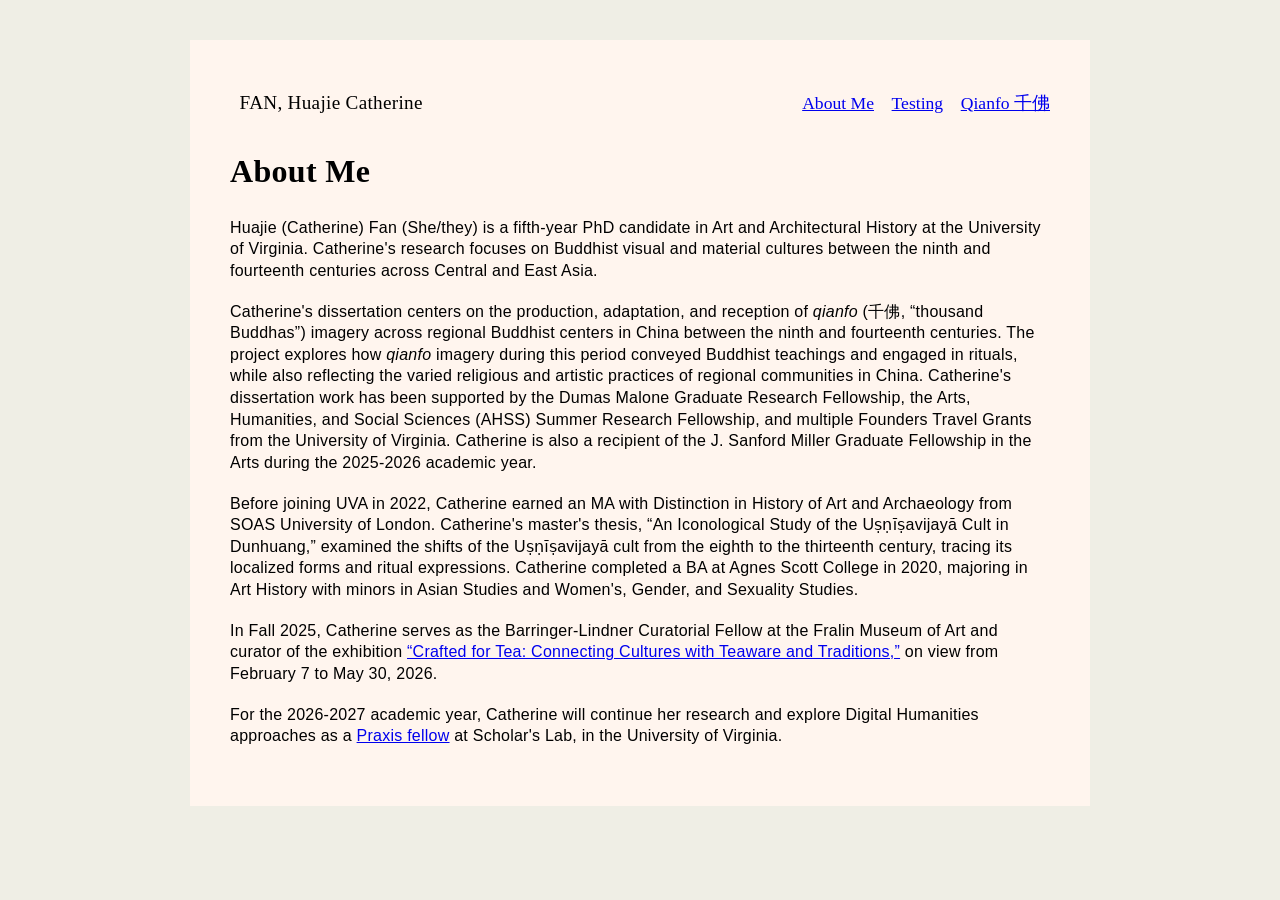
==== About.html @ 8f27e2b8 "add About Me links and change font and spacing designs" ====
<!DOCTYPE html>
<html lang="en">
<head>
    <meta charset="UTF-8">
    <meta name="viewport" content="width=device-width, initial-scale=1.0">
    <title>FHJ</title>
    <link rel="stylesheet" href="style.css">
</head>
<body>
    <header>
        <p>FAN, Huajie Catherine</p>
        <nav>
            <a href="About.html">About Me</a>
            <a href="Testing page.html">Testing</a>
            <a href="Qianfo.html">Qianfo <span lang="zh">千佛</span></a>
        </nav>
    </header>
    <main>
        <h2>About Me</h2>
        <p>Huajie (Catherine) Fan (She/they) is a fifth-year PhD candidate in Art and Architectural History at the University of Virginia. Catherine's research focuses on Buddhist visual and material cultures between the ninth and fourteenth centuries across Central and East Asia.</p>
        <p>Catherine's dissertation centers on the production, adaptation, and reception of <i>qianfo</i> (<span lang="zh">千佛</span>, “thousand Buddhas”) imagery across regional Buddhist centers in China between the ninth and fourteenth centuries. The project explores how <i>qianfo</i> imagery during this period conveyed Buddhist teachings and engaged in rituals, while also reflecting the varied religious and artistic practices of regional communities in China. Catherine's dissertation work has been supported by the Dumas Malone Graduate Research Fellowship, the Arts, Humanities, and Social Sciences (AHSS) Summer Research Fellowship, and multiple Founders Travel Grants from the University of Virginia. Catherine is also a recipient of the J. Sanford Miller Graduate Fellowship in the Arts during the 2025-2026 academic year.</p> 
        <p>Before joining UVA in 2022, Catherine earned an MA with Distinction in History of Art and Archaeology from SOAS University of London. Catherine's master's thesis, “An Iconological Study of the Uṣṇīṣavijayā Cult in Dunhuang,” examined the shifts of the Uṣṇīṣavijayā cult from the eighth to the thirteenth century, tracing its localized forms and ritual expressions. Catherine completed a BA at Agnes Scott College in 2020, majoring in Art History with minors in Asian Studies and Women's, Gender, and Sexuality Studies.</p>
        <p>In Fall 2025, Catherine serves as the Barringer-Lindner Curatorial Fellow at the Fralin Museum of Art and curator of the exhibition <a href="https://collection.museum.virginia.edu/exhibitions/info/804" target="_blank" rel="noopener noreferrer"> “Crafted for Tea: Connecting Cultures with Teaware and Traditions,”</a> on view from February 7 to May 30, 2026.</p>
        <p>For the 2026-2027 academic year, Catherine will continue her research and explore Digital Humanities approaches as a <a href="https://praxis.scholarslab.org/" target="_blank" rel="noopener noreferrer"> Praxis fellow</a> at Scholar's Lab, in the University of Virginia.</p>
    </main>
</body>
</html>
---- style.css ----
* {
    box-sizing: border-box;
}

html {
    background-color:#EFEEE5;
}

body {
    max-width: 900px;
    margin: 40px auto;
    background-color:seashell;
    padding: 40px;
    font-family: "Inter", sans-serif;
    font-weight: 500;
}

:lang(zh) {
    font-family: "Songti SC", "SimSun", serif;
}

/* FAN, Huajie Catherine Name */
header > p {
    font-family: "Gowun Batang", serif;
    font-size: 1.2rem;
    margin:0.5em;
}

/* Tab section */
header nav {
    display: flex;
    gap: 1.1rem;
    align-items: flex-start;
}
header nav a {
    display: block;
    font-family: "Gowun Batang", serif;
    font-size: 1.1rem;
    line-height: 2;
    margin:0;
    padding:0;
}



header nav a span[lang="zh"] {
    font-family: "SimSun", serif;
    font-size: 1em;
    line-height: 1;
    vertical-align: baseline;
}
.qianfo-nav {
    position: relative;
    top: -3.5px;
}

header {
    display: flex;
    justify-content: space-between;
    align-items: baseline;
}

/* =========================
   HEADINGS
   ========================= */
h1,
h2,
h3,
h4,
h5,
h6 {
    font-family: "Gowun Batang", serif;
    line-height: 1.2;
    letter-spacing: 0.01em;
}
/* Heading scale */
h1 {
    font-size: 2.5rem;
}
h2 {
    font-size: 2rem;
}
h3 {
    font-size: 1.5rem;
}
h4 {
    font-size: 1.3rem;
}
h5 {
    font-size: 1.1rem;
}
h6 {
    font-size: 1rem;
}

/* =========================
   PARAGRAPHS
   ========================= */

p {
    font-family: "Inter", sans-serif;
    font-weight: 500;

    font-size: 1rem;
    line-height: 1.35;
    letter-spacing: 0.015em;

    margin-top: 0;
    margin-bottom: 1.2em;
}
/* Links inside paragraphs */
p a {
    font-family: "Inter", sans-serif;
    font-weight: 500;
}
/* Italic text inside paragraphs */
p i,
p em,
p .term {
    font-family: "Inter", sans-serif;
    font-weight: 500;
    font-style: italic;
}

div {
    width: 100%;
    margin-bottom: 1em;
}

@media (max-width: 700px) {
    header {
        flex-direction: column;
        align-items: flex-start;
        gap: 1rem;
    }

    header nav {
        flex-wrap: wrap;
        gap: 0.8rem 1.2rem;
    }
}
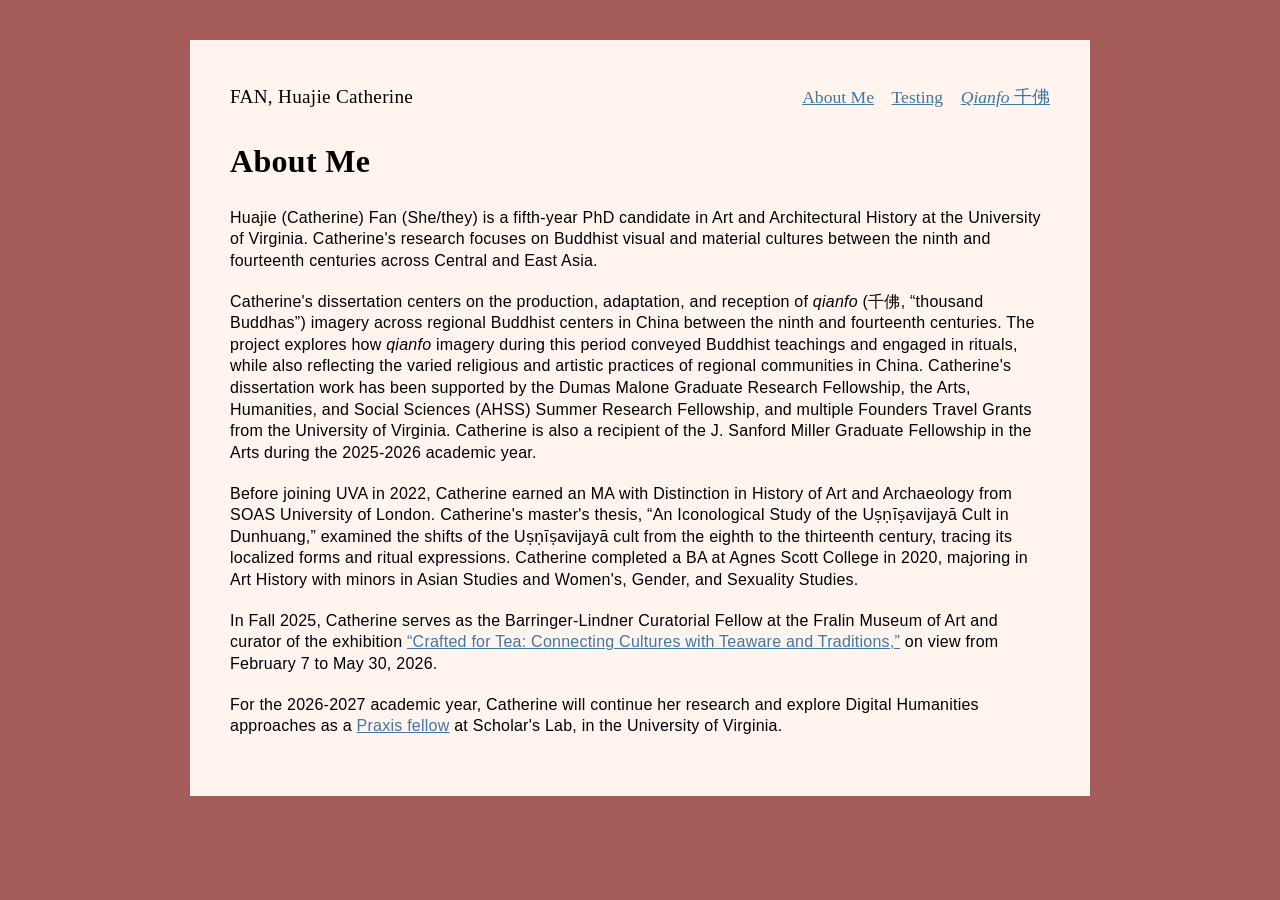
==== commit 11d3317c: "correct margin errors, change background and hyperlink colors" ====
--- a/About.html
+++ b/About.html
@@ -12,7 +12,7 @@
         <nav>
             <a href="About.html">About Me</a>
             <a href="Testing page.html">Testing</a>
-            <a href="Qianfo.html">Qianfo <span lang="zh">千佛</span></a>
+            <a href="Qianfo.html"><i>Qianfo</i> <span lang="zh">千佛</span></a>
         </nav>
     </header>
     <main>
--- a/style.css
+++ b/style.css
@@ -3,7 +3,7 @@
 }
 
 html {
-    background-color:#EFEEE5;
+    background-color:#A65B5B;
 }
 
 body {
@@ -15,6 +15,13 @@
     font-weight: 500;
 }
 
+header,
+main {
+    width: 100%;
+    margin: 0;
+    padding: 0;
+}
+
 :lang(zh) {
     font-family: "Songti SC", "SimSun", serif;
 }
@@ -23,7 +30,7 @@
 header > p {
     font-family: "Gowun Batang", serif;
     font-size: 1.2rem;
-    margin:0.5em;
+    margin:0;
 }
 
 /* Tab section */
@@ -39,6 +46,7 @@
     line-height: 2;
     margin:0;
     padding:0;
+    color: #4076a1;
 }
 
 
@@ -112,6 +120,7 @@
 p a {
     font-family: "Inter", sans-serif;
     font-weight: 500;
+    color: #4076a1;
 }
 /* Italic text inside paragraphs */
 p i,
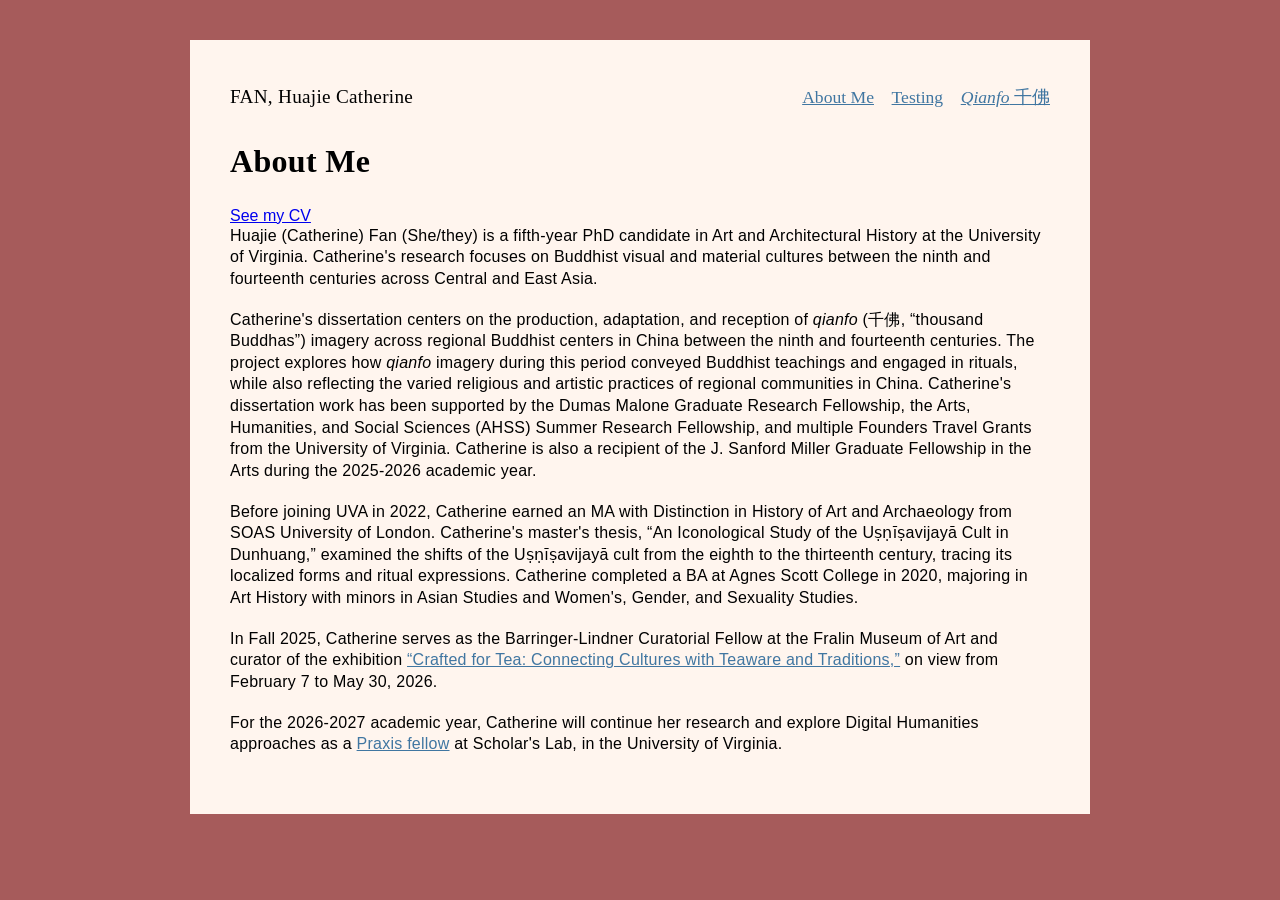
==== commit 3d764327: "Add my cv" ====
--- a/About.html
+++ b/About.html
@@ -17,6 +17,8 @@
     </header>
     <main>
         <h2>About Me</h2>
+        <a href="files/Huajie_(Catherine)_Fan_Oct_2026_CV.pdf">See my CV</a>
+        
         <p>Huajie (Catherine) Fan (She/they) is a fifth-year PhD candidate in Art and Architectural History at the University of Virginia. Catherine's research focuses on Buddhist visual and material cultures between the ninth and fourteenth centuries across Central and East Asia.</p>
         <p>Catherine's dissertation centers on the production, adaptation, and reception of <i>qianfo</i> (<span lang="zh">千佛</span>, “thousand Buddhas”) imagery across regional Buddhist centers in China between the ninth and fourteenth centuries. The project explores how <i>qianfo</i> imagery during this period conveyed Buddhist teachings and engaged in rituals, while also reflecting the varied religious and artistic practices of regional communities in China. Catherine's dissertation work has been supported by the Dumas Malone Graduate Research Fellowship, the Arts, Humanities, and Social Sciences (AHSS) Summer Research Fellowship, and multiple Founders Travel Grants from the University of Virginia. Catherine is also a recipient of the J. Sanford Miller Graduate Fellowship in the Arts during the 2025-2026 academic year.</p> 
         <p>Before joining UVA in 2022, Catherine earned an MA with Distinction in History of Art and Archaeology from SOAS University of London. Catherine's master's thesis, “An Iconological Study of the Uṣṇīṣavijayā Cult in Dunhuang,” examined the shifts of the Uṣṇīṣavijayā cult from the eighth to the thirteenth century, tracing its localized forms and ritual expressions. Catherine completed a BA at Agnes Scott College in 2020, majoring in Art History with minors in Asian Studies and Women's, Gender, and Sexuality Studies.</p>
--- a/style.css
+++ b/style.css
@@ -131,6 +131,13 @@
     font-style: italic;
 }
 
+img {
+    max-width: 100%;
+    height: auto;
+}
+
+
+
 div {
     width: 100%;
     margin-bottom: 1em;
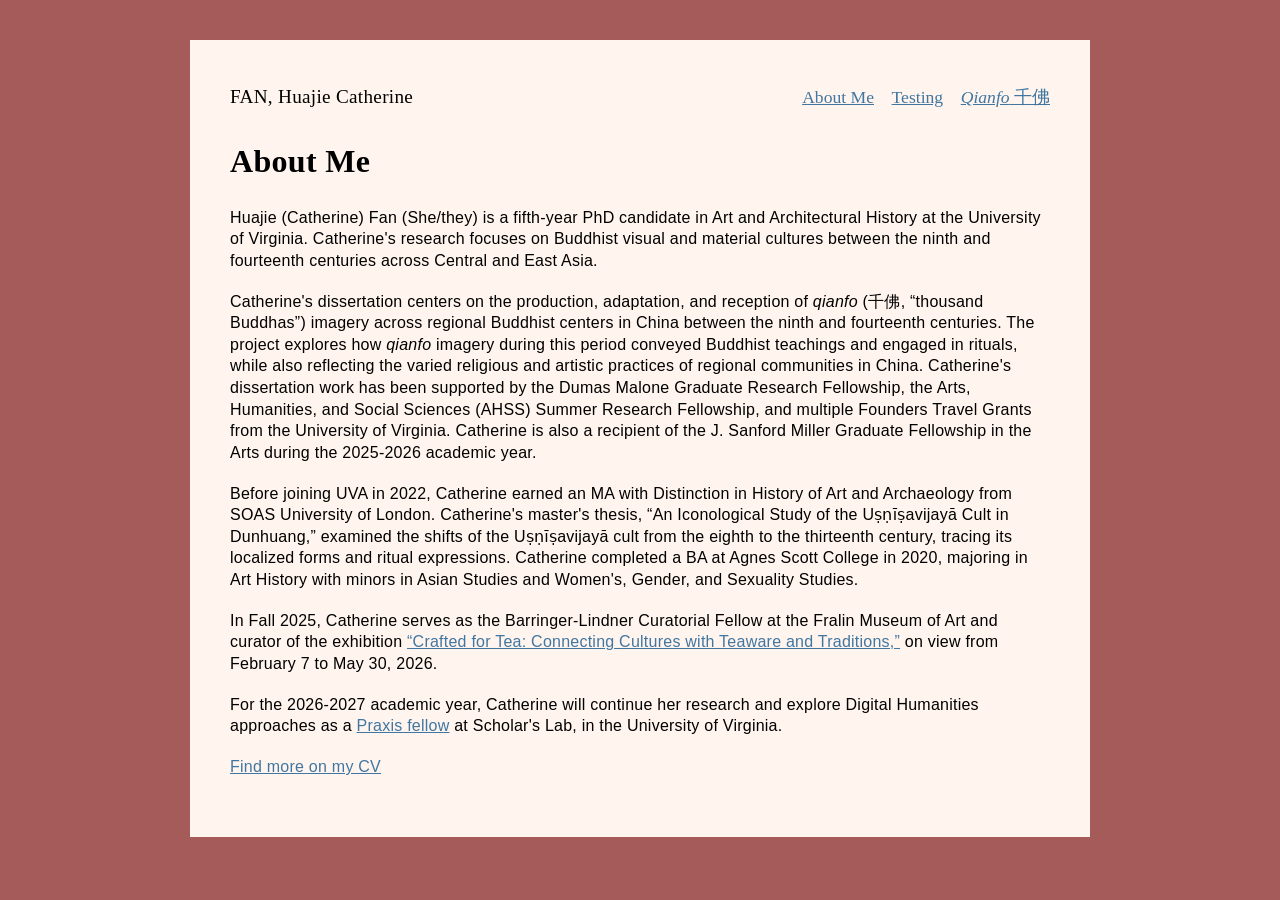
==== commit 5f6abcd6: "edit CV location" ====
--- a/About.html
+++ b/About.html
@@ -17,13 +17,12 @@
     </header>
     <main>
         <h2>About Me</h2>
-        <a href="files/Huajie_(Catherine)_Fan_Oct_2026_CV.pdf">See my CV</a>
-        
         <p>Huajie (Catherine) Fan (She/they) is a fifth-year PhD candidate in Art and Architectural History at the University of Virginia. Catherine's research focuses on Buddhist visual and material cultures between the ninth and fourteenth centuries across Central and East Asia.</p>
         <p>Catherine's dissertation centers on the production, adaptation, and reception of <i>qianfo</i> (<span lang="zh">千佛</span>, “thousand Buddhas”) imagery across regional Buddhist centers in China between the ninth and fourteenth centuries. The project explores how <i>qianfo</i> imagery during this period conveyed Buddhist teachings and engaged in rituals, while also reflecting the varied religious and artistic practices of regional communities in China. Catherine's dissertation work has been supported by the Dumas Malone Graduate Research Fellowship, the Arts, Humanities, and Social Sciences (AHSS) Summer Research Fellowship, and multiple Founders Travel Grants from the University of Virginia. Catherine is also a recipient of the J. Sanford Miller Graduate Fellowship in the Arts during the 2025-2026 academic year.</p> 
         <p>Before joining UVA in 2022, Catherine earned an MA with Distinction in History of Art and Archaeology from SOAS University of London. Catherine's master's thesis, “An Iconological Study of the Uṣṇīṣavijayā Cult in Dunhuang,” examined the shifts of the Uṣṇīṣavijayā cult from the eighth to the thirteenth century, tracing its localized forms and ritual expressions. Catherine completed a BA at Agnes Scott College in 2020, majoring in Art History with minors in Asian Studies and Women's, Gender, and Sexuality Studies.</p>
         <p>In Fall 2025, Catherine serves as the Barringer-Lindner Curatorial Fellow at the Fralin Museum of Art and curator of the exhibition <a href="https://collection.museum.virginia.edu/exhibitions/info/804" target="_blank" rel="noopener noreferrer"> “Crafted for Tea: Connecting Cultures with Teaware and Traditions,”</a> on view from February 7 to May 30, 2026.</p>
         <p>For the 2026-2027 academic year, Catherine will continue her research and explore Digital Humanities approaches as a <a href="https://praxis.scholarslab.org/" target="_blank" rel="noopener noreferrer"> Praxis fellow</a> at Scholar's Lab, in the University of Virginia.</p>
+        <p><a href="files/Huajie_(Catherine)_Fan_Oct_2026_CV.pdf" target="_blank" rel="noopener noreferrer">Find more on my CV</a></p>
     </main>
 </body>
 </html>
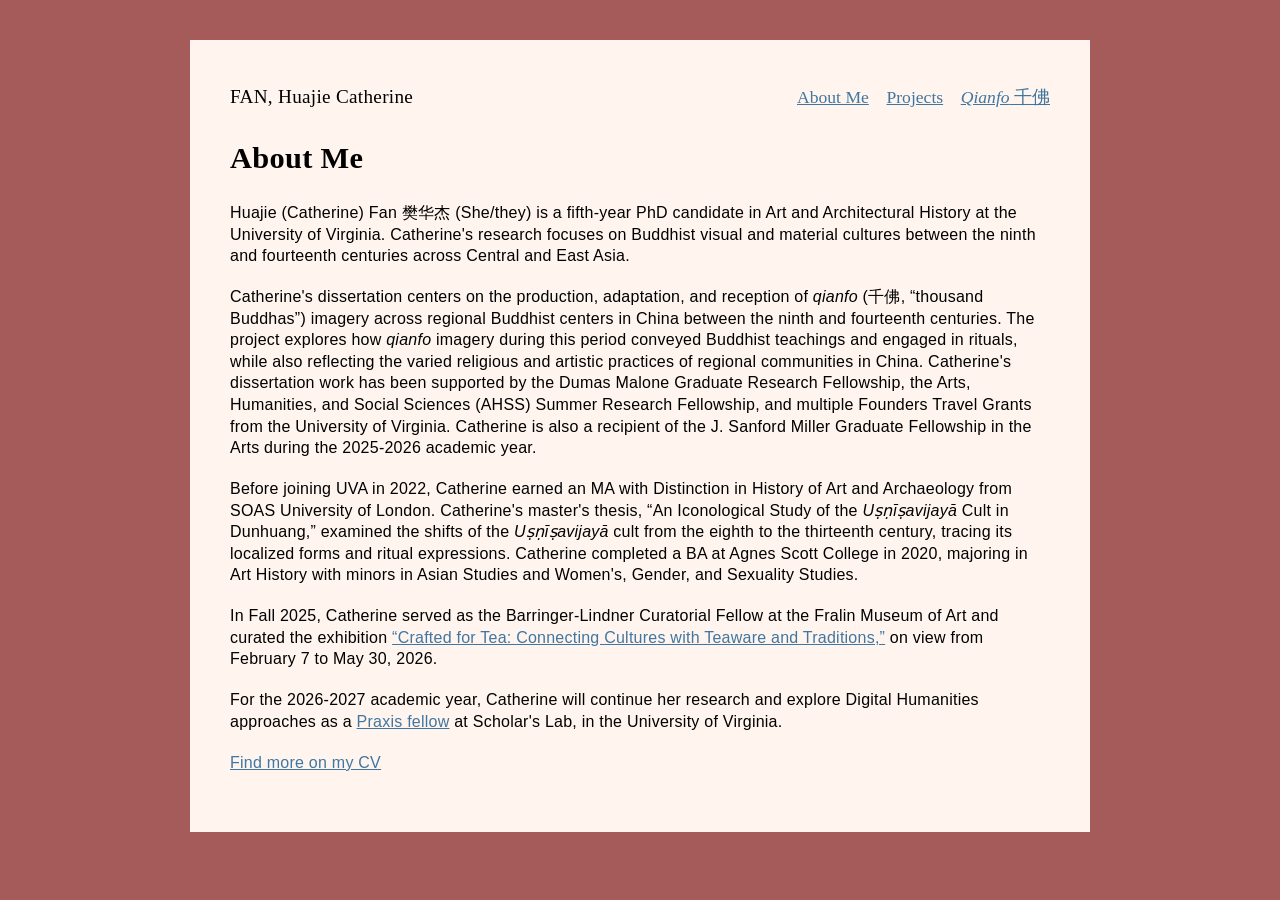
==== commit 26ab6b42: "add Project section and edit style.css" ====
--- a/About.html
+++ b/About.html
@@ -11,16 +11,16 @@
         <p>FAN, Huajie Catherine</p>
         <nav>
             <a href="About.html">About Me</a>
-            <a href="Testing page.html">Testing</a>
+            <a href="Projects.html">Projects</a>
             <a href="Qianfo.html"><i>Qianfo</i> <span lang="zh">千佛</span></a>
         </nav>
     </header>
     <main>
         <h2>About Me</h2>
-        <p>Huajie (Catherine) Fan (She/they) is a fifth-year PhD candidate in Art and Architectural History at the University of Virginia. Catherine's research focuses on Buddhist visual and material cultures between the ninth and fourteenth centuries across Central and East Asia.</p>
+        <p>Huajie (Catherine) Fan <span lang="zh">樊华杰</span> (She/they) is a fifth-year PhD candidate in Art and Architectural History at the University of Virginia. Catherine's research focuses on Buddhist visual and material cultures between the ninth and fourteenth centuries across Central and East Asia.</p>
         <p>Catherine's dissertation centers on the production, adaptation, and reception of <i>qianfo</i> (<span lang="zh">千佛</span>, “thousand Buddhas”) imagery across regional Buddhist centers in China between the ninth and fourteenth centuries. The project explores how <i>qianfo</i> imagery during this period conveyed Buddhist teachings and engaged in rituals, while also reflecting the varied religious and artistic practices of regional communities in China. Catherine's dissertation work has been supported by the Dumas Malone Graduate Research Fellowship, the Arts, Humanities, and Social Sciences (AHSS) Summer Research Fellowship, and multiple Founders Travel Grants from the University of Virginia. Catherine is also a recipient of the J. Sanford Miller Graduate Fellowship in the Arts during the 2025-2026 academic year.</p> 
-        <p>Before joining UVA in 2022, Catherine earned an MA with Distinction in History of Art and Archaeology from SOAS University of London. Catherine's master's thesis, “An Iconological Study of the Uṣṇīṣavijayā Cult in Dunhuang,” examined the shifts of the Uṣṇīṣavijayā cult from the eighth to the thirteenth century, tracing its localized forms and ritual expressions. Catherine completed a BA at Agnes Scott College in 2020, majoring in Art History with minors in Asian Studies and Women's, Gender, and Sexuality Studies.</p>
-        <p>In Fall 2025, Catherine serves as the Barringer-Lindner Curatorial Fellow at the Fralin Museum of Art and curator of the exhibition <a href="https://collection.museum.virginia.edu/exhibitions/info/804" target="_blank" rel="noopener noreferrer"> “Crafted for Tea: Connecting Cultures with Teaware and Traditions,”</a> on view from February 7 to May 30, 2026.</p>
+        <p>Before joining UVA in 2022, Catherine earned an MA with Distinction in History of Art and Archaeology from SOAS University of London. Catherine's master's thesis, “An Iconological Study of the <i>Uṣṇīṣavijayā</i> Cult in Dunhuang,” examined the shifts of the <i>Uṣṇīṣavijayā</i> cult from the eighth to the thirteenth century, tracing its localized forms and ritual expressions. Catherine completed a BA at Agnes Scott College in 2020, majoring in Art History with minors in Asian Studies and Women's, Gender, and Sexuality Studies.</p>
+        <p>In Fall 2025, Catherine served as the Barringer-Lindner Curatorial Fellow at the Fralin Museum of Art and curated the exhibition <a href="https://collection.museum.virginia.edu/exhibitions/info/804" target="_blank" rel="noopener noreferrer"> “Crafted for Tea: Connecting Cultures with Teaware and Traditions,”</a> on view from February 7 to May 30, 2026.</p>
         <p>For the 2026-2027 academic year, Catherine will continue her research and explore Digital Humanities approaches as a <a href="https://praxis.scholarslab.org/" target="_blank" rel="noopener noreferrer"> Praxis fellow</a> at Scholar's Lab, in the University of Virginia.</p>
         <p><a href="files/Huajie_(Catherine)_Fan_Oct_2026_CV.pdf" target="_blank" rel="noopener noreferrer">Find more on my CV</a></p>
     </main>
--- a/style.css
+++ b/style.css
@@ -83,10 +83,10 @@
 }
 /* Heading scale */
 h1 {
-    font-size: 2.5rem;
+    font-size: 2.3rem;
 }
 h2 {
-    font-size: 2rem;
+    font-size: 1.9rem;
 }
 h3 {
     font-size: 1.5rem;
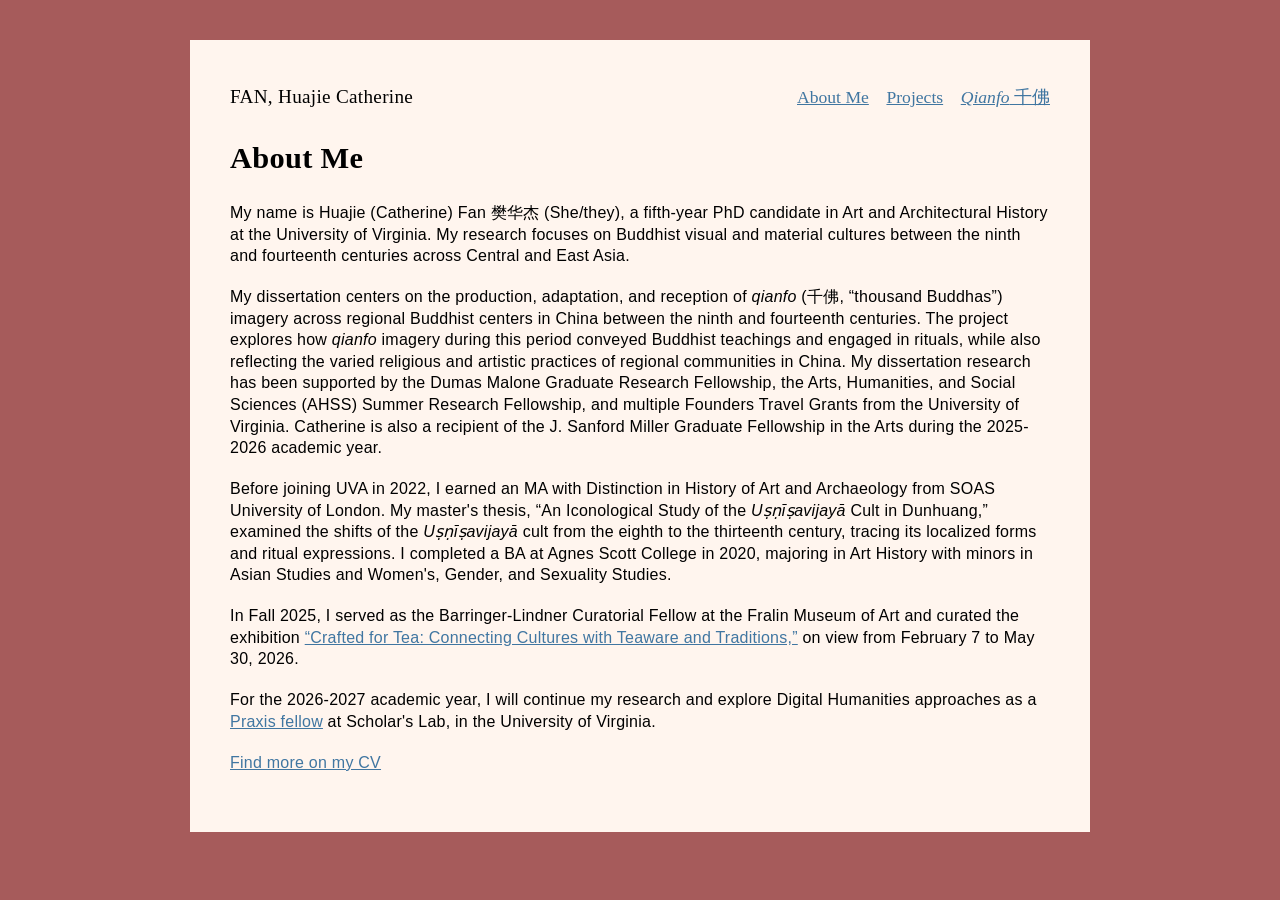
==== commit 927e6831: "update About page" ====
--- a/About.html
+++ b/About.html
@@ -17,12 +17,12 @@
     </header>
     <main>
         <h2>About Me</h2>
-        <p>Huajie (Catherine) Fan <span lang="zh">樊华杰</span> (She/they) is a fifth-year PhD candidate in Art and Architectural History at the University of Virginia. Catherine's research focuses on Buddhist visual and material cultures between the ninth and fourteenth centuries across Central and East Asia.</p>
-        <p>Catherine's dissertation centers on the production, adaptation, and reception of <i>qianfo</i> (<span lang="zh">千佛</span>, “thousand Buddhas”) imagery across regional Buddhist centers in China between the ninth and fourteenth centuries. The project explores how <i>qianfo</i> imagery during this period conveyed Buddhist teachings and engaged in rituals, while also reflecting the varied religious and artistic practices of regional communities in China. Catherine's dissertation work has been supported by the Dumas Malone Graduate Research Fellowship, the Arts, Humanities, and Social Sciences (AHSS) Summer Research Fellowship, and multiple Founders Travel Grants from the University of Virginia. Catherine is also a recipient of the J. Sanford Miller Graduate Fellowship in the Arts during the 2025-2026 academic year.</p> 
-        <p>Before joining UVA in 2022, Catherine earned an MA with Distinction in History of Art and Archaeology from SOAS University of London. Catherine's master's thesis, “An Iconological Study of the <i>Uṣṇīṣavijayā</i> Cult in Dunhuang,” examined the shifts of the <i>Uṣṇīṣavijayā</i> cult from the eighth to the thirteenth century, tracing its localized forms and ritual expressions. Catherine completed a BA at Agnes Scott College in 2020, majoring in Art History with minors in Asian Studies and Women's, Gender, and Sexuality Studies.</p>
-        <p>In Fall 2025, Catherine served as the Barringer-Lindner Curatorial Fellow at the Fralin Museum of Art and curated the exhibition <a href="https://collection.museum.virginia.edu/exhibitions/info/804" target="_blank" rel="noopener noreferrer"> “Crafted for Tea: Connecting Cultures with Teaware and Traditions,”</a> on view from February 7 to May 30, 2026.</p>
-        <p>For the 2026-2027 academic year, Catherine will continue her research and explore Digital Humanities approaches as a <a href="https://praxis.scholarslab.org/" target="_blank" rel="noopener noreferrer"> Praxis fellow</a> at Scholar's Lab, in the University of Virginia.</p>
-        <p><a href="files/Huajie_(Catherine)_Fan_Oct_2026_CV.pdf" target="_blank" rel="noopener noreferrer">Find more on my CV</a></p>
+        <p> My name is Huajie (Catherine) Fan <span lang="zh">樊华杰</span> (She/they), a fifth-year PhD candidate in Art and Architectural History at the University of Virginia. My research focuses on Buddhist visual and material cultures between the ninth and fourteenth centuries across Central and East Asia.</p>
+        <p>My dissertation centers on the production, adaptation, and reception of <i>qianfo</i> (<span lang="zh">千佛</span>, “thousand Buddhas”) imagery across regional Buddhist centers in China between the ninth and fourteenth centuries. The project explores how <i>qianfo</i> imagery during this period conveyed Buddhist teachings and engaged in rituals, while also reflecting the varied religious and artistic practices of regional communities in China. My dissertation research has been supported by the Dumas Malone Graduate Research Fellowship, the Arts, Humanities, and Social Sciences (AHSS) Summer Research Fellowship, and multiple Founders Travel Grants from the University of Virginia. Catherine is also a recipient of the J. Sanford Miller Graduate Fellowship in the Arts during the 2025-2026 academic year.</p> 
+        <p>Before joining UVA in 2022, I earned an MA with Distinction in History of Art and Archaeology from SOAS University of London. My master's thesis, “An Iconological Study of the <i>Uṣṇīṣavijayā</i> Cult in Dunhuang,” examined the shifts of the <i>Uṣṇīṣavijayā</i> cult from the eighth to the thirteenth century, tracing its localized forms and ritual expressions. I completed a BA at Agnes Scott College in 2020, majoring in Art History with minors in Asian Studies and Women's, Gender, and Sexuality Studies.</p>
+        <p>In Fall 2025, I served as the Barringer-Lindner Curatorial Fellow at the Fralin Museum of Art and curated the exhibition <a href="https://collection.museum.virginia.edu/exhibitions/info/804" target="_blank" rel="noopener noreferrer"> “Crafted for Tea: Connecting Cultures with Teaware and Traditions,”</a> on view from February 7 to May 30, 2026.</p>
+        <p>For the 2026-2027 academic year, I will continue my research and explore Digital Humanities approaches as a <a href="https://praxis.scholarslab.org/" target="_blank" rel="noopener noreferrer"> Praxis fellow</a> at Scholar's Lab, in the University of Virginia.</p>
+        <p><a href="files/Huajie_(Catherine)_Fan_Oct_20_2026_CV.pdf" target="_blank" rel="noopener noreferrer">Find more on my CV</a></p>
     </main>
 </body>
 </html>
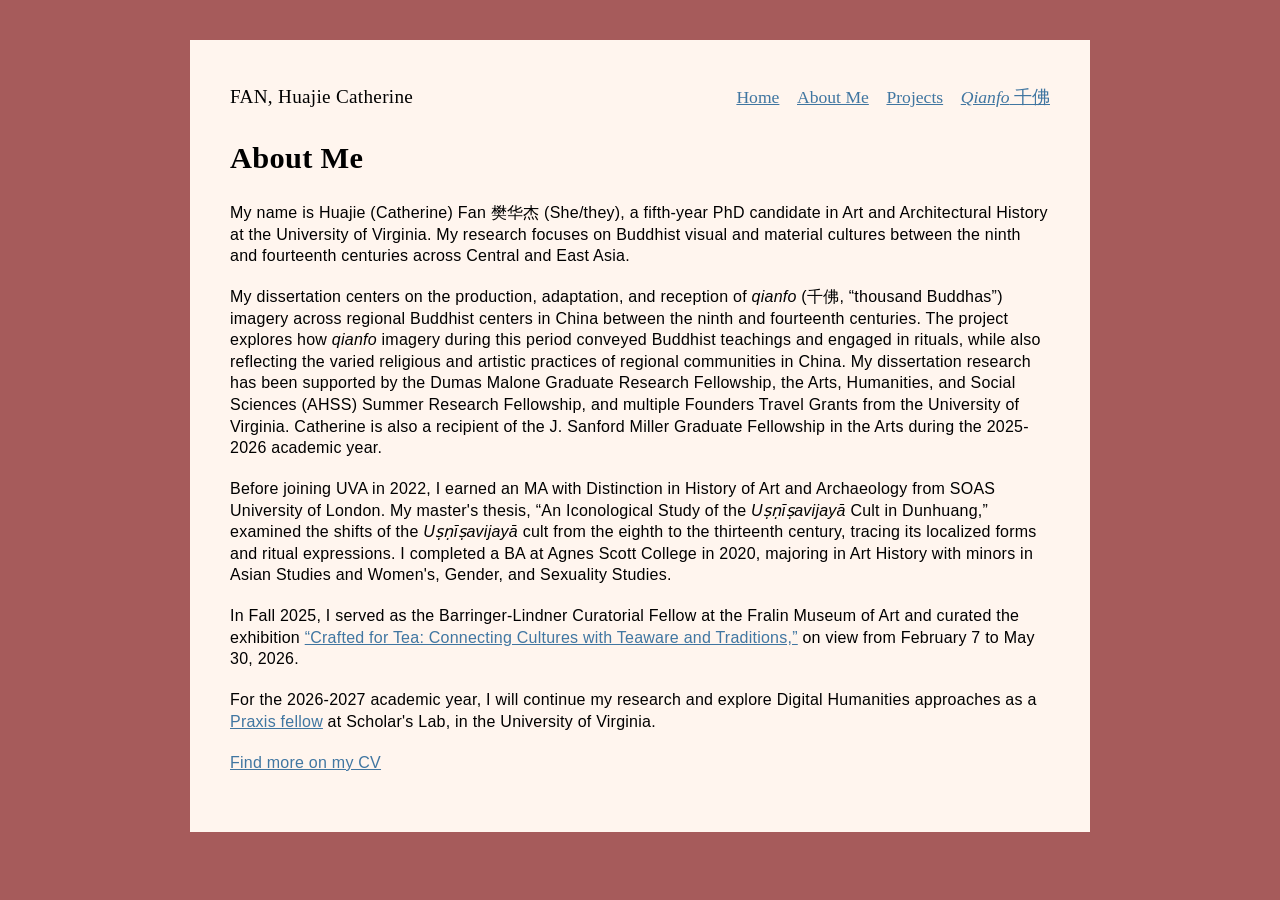
==== commit 5461e992: "add home page portal" ====
--- a/About.html
+++ b/About.html
@@ -10,6 +10,7 @@
     <header>
         <p>FAN, Huajie Catherine</p>
         <nav>
+            <a href="index.html">Home</a>
             <a href="About.html">About Me</a>
             <a href="Projects.html">Projects</a>
             <a href="Qianfo.html"><i>Qianfo</i> <span lang="zh">千佛</span></a>
@@ -17,7 +18,7 @@
     </header>
     <main>
         <h2>About Me</h2>
-        <p> My name is Huajie (Catherine) Fan <span lang="zh">樊华杰</span> (She/they), a fifth-year PhD candidate in Art and Architectural History at the University of Virginia. My research focuses on Buddhist visual and material cultures between the ninth and fourteenth centuries across Central and East Asia.</p>
+        <p>My name is Huajie (Catherine) Fan <span lang="zh">樊华杰</span> (She/they), a fifth-year PhD candidate in Art and Architectural History at the University of Virginia. My research focuses on Buddhist visual and material cultures between the ninth and fourteenth centuries across Central and East Asia.</p>
         <p>My dissertation centers on the production, adaptation, and reception of <i>qianfo</i> (<span lang="zh">千佛</span>, “thousand Buddhas”) imagery across regional Buddhist centers in China between the ninth and fourteenth centuries. The project explores how <i>qianfo</i> imagery during this period conveyed Buddhist teachings and engaged in rituals, while also reflecting the varied religious and artistic practices of regional communities in China. My dissertation research has been supported by the Dumas Malone Graduate Research Fellowship, the Arts, Humanities, and Social Sciences (AHSS) Summer Research Fellowship, and multiple Founders Travel Grants from the University of Virginia. Catherine is also a recipient of the J. Sanford Miller Graduate Fellowship in the Arts during the 2025-2026 academic year.</p> 
         <p>Before joining UVA in 2022, I earned an MA with Distinction in History of Art and Archaeology from SOAS University of London. My master's thesis, “An Iconological Study of the <i>Uṣṇīṣavijayā</i> Cult in Dunhuang,” examined the shifts of the <i>Uṣṇīṣavijayā</i> cult from the eighth to the thirteenth century, tracing its localized forms and ritual expressions. I completed a BA at Agnes Scott College in 2020, majoring in Art History with minors in Asian Studies and Women's, Gender, and Sexuality Studies.</p>
         <p>In Fall 2025, I served as the Barringer-Lindner Curatorial Fellow at the Fralin Museum of Art and curated the exhibition <a href="https://collection.museum.virginia.edu/exhibitions/info/804" target="_blank" rel="noopener noreferrer"> “Crafted for Tea: Connecting Cultures with Teaware and Traditions,”</a> on view from February 7 to May 30, 2026.</p>
--- a/style.css
+++ b/style.css
@@ -133,9 +133,9 @@
 
 img {
     max-width: 100%;
+    width: auto;
     height: auto;
 }
-
 
 
 div {
@@ -143,15 +143,94 @@
     margin-bottom: 1em;
 }
 
-@media (max-width: 700px) {
-    header {
-        flex-direction: column;
-        align-items: flex-start;
-        gap: 1rem;
-    }
-
-    header nav {
-        flex-wrap: wrap;
-        gap: 0.8rem 1.2rem;
-    }
+
+/* ========================================
+   GLIGHTBOX — DESKTOP 70 / 30 LAYOUT
+   ======================================== */
+
+@media (min-width: 769px) {
+
+    /* Center the whole image + caption composition */
+    .gslide-inner-content {
+        width: min(92vw, 1400px) !important;
+        margin: 0 auto !important;
+    }
+
+    .ginner-container {
+        display: flex !important;
+        flex-direction: row !important;
+        align-items: stretch !important;
+        justify-content: center !important;
+
+        width: 100% !important;
+    }
+
+
+
+    .gslide-media {
+        flex: 0 0 70% !important;
+        width: 70% !important;
+
+        display: flex !important;
+        align-items: center !important;
+        justify-content: center !important;
+
+        background: #111111;
+    }
+
+    .gslide-media img {
+        display: block;
+
+        width: auto !important;
+        height: auto !important;
+
+        max-width: 100% !important;
+        max-height: 88vh !important;
+
+        object-fit: contain;
+        margin: auto !important;
+    }
+
+
+    /* CAPTION — 30%*/
+
+    .gslide-description.description-right {
+        flex: 0 0 30% !important;
+        width: 30% !important;
+        max-width: none !important;
+
+        display: flex !important;
+        align-items: center !important;
+
+        background: rgba(32, 32, 32, 0.94) !important;
+        color: #d8d8d8 !important;
+    }
+
+    .gslide-description.description-right .gdesc-inner {
+        width: 100%;
+        padding: 2.5rem;
+    }
+
+
+    /* Caption title */
+    .gslide-description.description-right .gslide-title {
+        font-family: "Gowun Batang", serif;
+        font-size: 1.1rem;
+        font-weight: 400;
+        line-height: 1.2;
+        letter-spacing: 0.01em;
+        color: #ffffff !important;
+        margin: 0 0 1.5rem 0;
+    }
+
+    /* Caption description */
+    .gslide-description.description-right .gslide-desc {
+        font-family: "Inter", sans-serif;
+        font-size: 0.9rem;
+        font-weight: 500;
+        line-height: 1.45;
+        letter-spacing: 0.01em;
+        color: #cccccc !important;
+    }
+
 }
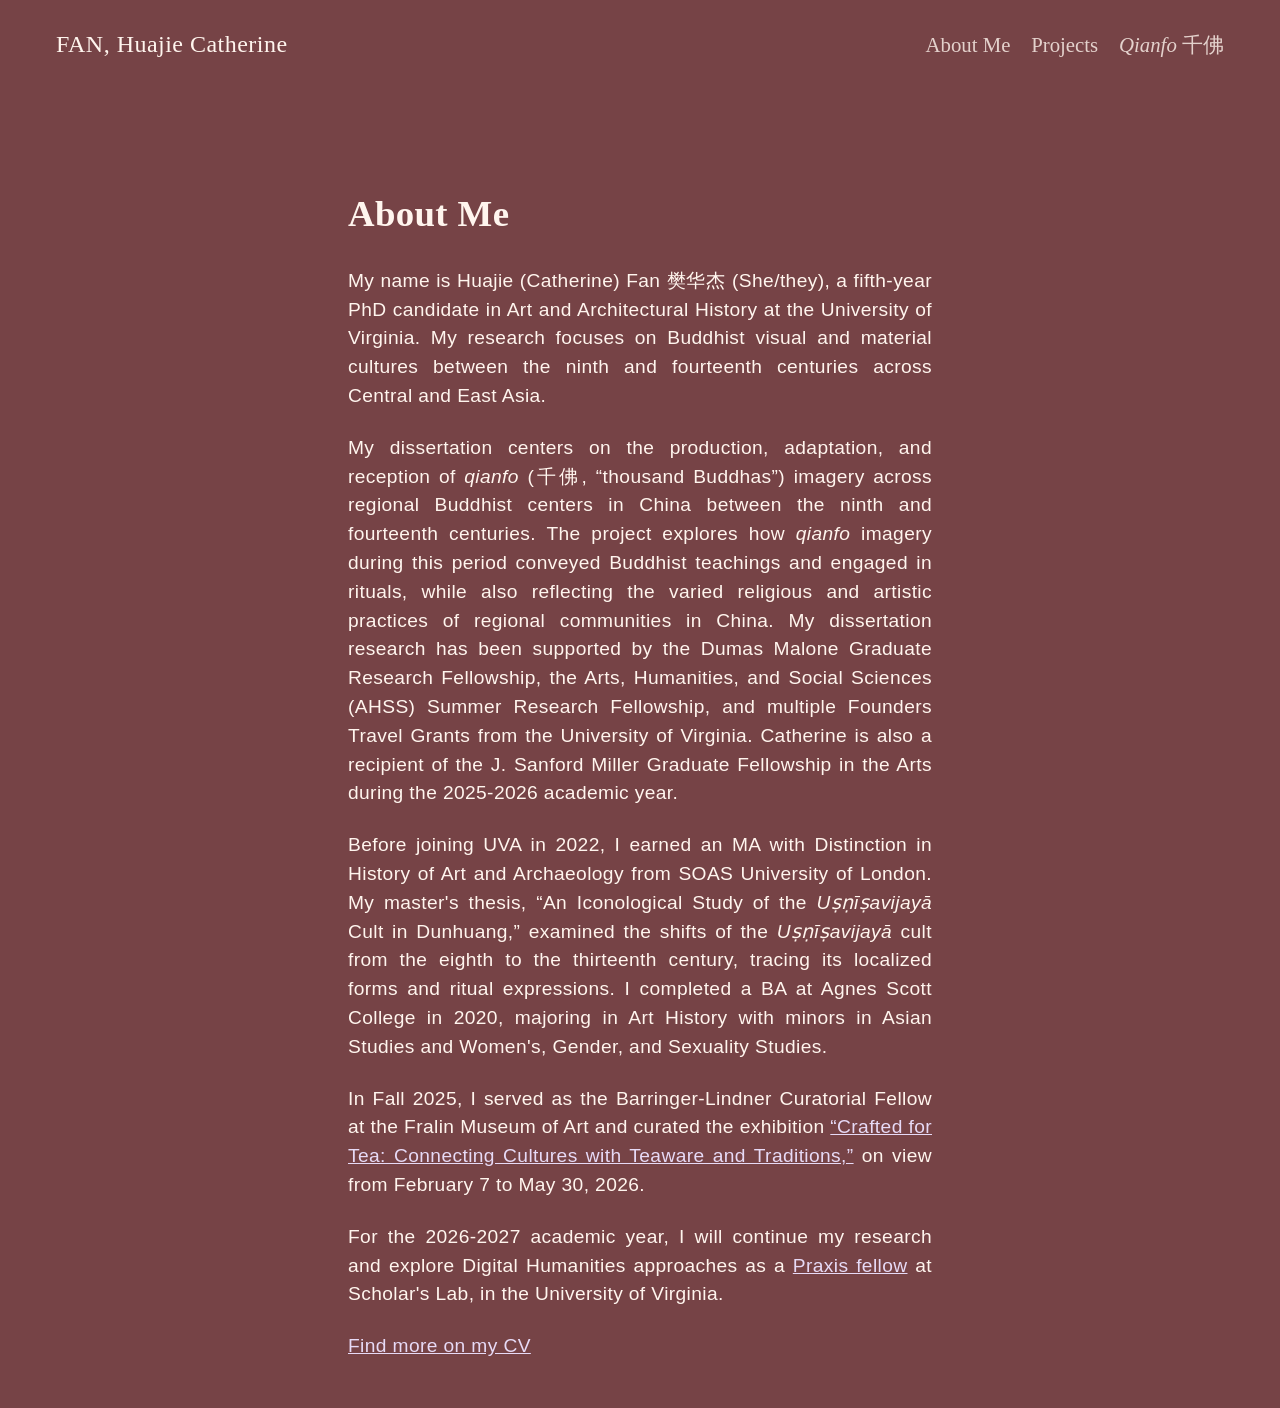
==== commit d5f18388: "edit index page and change the overall style of the website" ====
--- a/About.html
+++ b/About.html
@@ -8,22 +8,26 @@
 </head>
 <body>
     <header>
-        <p>FAN, Huajie Catherine</p>
+        <p class="header-design">
+            <a href="index.html">FAN, Huajie Catherine</a>
+        </p>
         <nav>
-            <a href="index.html">Home</a>
             <a href="About.html">About Me</a>
             <a href="Projects.html">Projects</a>
             <a href="Qianfo.html"><i>Qianfo</i> <span lang="zh">千佛</span></a>
         </nav>
     </header>
+
     <main>
-        <h2>About Me</h2>
-        <p>My name is Huajie (Catherine) Fan <span lang="zh">樊华杰</span> (She/they), a fifth-year PhD candidate in Art and Architectural History at the University of Virginia. My research focuses on Buddhist visual and material cultures between the ninth and fourteenth centuries across Central and East Asia.</p>
-        <p>My dissertation centers on the production, adaptation, and reception of <i>qianfo</i> (<span lang="zh">千佛</span>, “thousand Buddhas”) imagery across regional Buddhist centers in China between the ninth and fourteenth centuries. The project explores how <i>qianfo</i> imagery during this period conveyed Buddhist teachings and engaged in rituals, while also reflecting the varied religious and artistic practices of regional communities in China. My dissertation research has been supported by the Dumas Malone Graduate Research Fellowship, the Arts, Humanities, and Social Sciences (AHSS) Summer Research Fellowship, and multiple Founders Travel Grants from the University of Virginia. Catherine is also a recipient of the J. Sanford Miller Graduate Fellowship in the Arts during the 2025-2026 academic year.</p> 
-        <p>Before joining UVA in 2022, I earned an MA with Distinction in History of Art and Archaeology from SOAS University of London. My master's thesis, “An Iconological Study of the <i>Uṣṇīṣavijayā</i> Cult in Dunhuang,” examined the shifts of the <i>Uṣṇīṣavijayā</i> cult from the eighth to the thirteenth century, tracing its localized forms and ritual expressions. I completed a BA at Agnes Scott College in 2020, majoring in Art History with minors in Asian Studies and Women's, Gender, and Sexuality Studies.</p>
-        <p>In Fall 2025, I served as the Barringer-Lindner Curatorial Fellow at the Fralin Museum of Art and curated the exhibition <a href="https://collection.museum.virginia.edu/exhibitions/info/804" target="_blank" rel="noopener noreferrer"> “Crafted for Tea: Connecting Cultures with Teaware and Traditions,”</a> on view from February 7 to May 30, 2026.</p>
-        <p>For the 2026-2027 academic year, I will continue my research and explore Digital Humanities approaches as a <a href="https://praxis.scholarslab.org/" target="_blank" rel="noopener noreferrer"> Praxis fellow</a> at Scholar's Lab, in the University of Virginia.</p>
-        <p><a href="files/Huajie_(Catherine)_Fan_Oct_20_2026_CV.pdf" target="_blank" rel="noopener noreferrer">Find more on my CV</a></p>
+        <section class="text-content">
+            <h1>About Me</h1>
+            <p>My name is Huajie (Catherine) Fan <span lang="zh">樊华杰</span> (She/they), a fifth-year PhD candidate in Art and Architectural History at the University of Virginia. My research focuses on Buddhist visual and material cultures between the ninth and fourteenth centuries across Central and East Asia.</p>
+            <p>My dissertation centers on the production, adaptation, and reception of <i>qianfo</i> (<span lang="zh">千佛</span>, “thousand Buddhas”) imagery across regional Buddhist centers in China between the ninth and fourteenth centuries. The project explores how <i>qianfo</i> imagery during this period conveyed Buddhist teachings and engaged in rituals, while also reflecting the varied religious and artistic practices of regional communities in China. My dissertation research has been supported by the Dumas Malone Graduate Research Fellowship, the Arts, Humanities, and Social Sciences (AHSS) Summer Research Fellowship, and multiple Founders Travel Grants from the University of Virginia. Catherine is also a recipient of the J. Sanford Miller Graduate Fellowship in the Arts during the 2025-2026 academic year.</p> 
+            <p>Before joining UVA in 2022, I earned an MA with Distinction in History of Art and Archaeology from SOAS University of London. My master's thesis, “An Iconological Study of the <i>Uṣṇīṣavijayā</i> Cult in Dunhuang,” examined the shifts of the <i>Uṣṇīṣavijayā</i> cult from the eighth to the thirteenth century, tracing its localized forms and ritual expressions. I completed a BA at Agnes Scott College in 2020, majoring in Art History with minors in Asian Studies and Women's, Gender, and Sexuality Studies.</p>
+            <p>In Fall 2025, I served as the Barringer-Lindner Curatorial Fellow at the Fralin Museum of Art and curated the exhibition <a href="https://collection.museum.virginia.edu/exhibitions/info/804" target="_blank" rel="noopener noreferrer"> “Crafted for Tea: Connecting Cultures with Teaware and Traditions,”</a> on view from February 7 to May 30, 2026.</p>
+            <p>For the 2026-2027 academic year, I will continue my research and explore Digital Humanities approaches as a <a href="https://praxis.scholarslab.org/" target="_blank" rel="noopener noreferrer"> Praxis fellow</a> at Scholar's Lab, in the University of Virginia.</p>
+            <p><a href="files/Huajie_(Catherine)_Fan_Oct_20_2026_CV.pdf" target="_blank" rel="noopener noreferrer">Find more on my CV</a></p>
+        </section>
     </main>
 </body>
 </html>
--- a/style.css
+++ b/style.css
@@ -1,76 +1,119 @@
 * {
     box-sizing: border-box;
+    background-color:#764346;
+    color: seashell;
 }
 
 html {
-    background-color:#A65B5B;
-}
-
-body {
-    max-width: 900px;
-    margin: 40px auto;
-    background-color:seashell;
-    padding: 40px;
-    font-family: "Inter", sans-serif;
-    font-weight: 500;
-}
-
-header,
-main {
-    width: 100%;
-    margin: 0;
-    padding: 0;
+    background-color:#764346;
 }
 
 :lang(zh) {
     font-family: "Songti SC", "SimSun", serif;
 }
 
-/* FAN, Huajie Catherine Name */
-header > p {
+/* Header Section */
+header {
+    width:100%;
+    max-width: 1200px;
+    margin: 0 auto 4rem auto;
+    display: flex;
+    justify-content: space-between;
+    align-items: baseline;
+    padding: 1rem;
+}
+
+header p.header-design {
     font-family: "Gowun Batang", serif;
-    font-size: 1.2rem;
+    font-size: 1.5rem;
     margin:0;
 }
 
-/* Tab section */
+.header-design a{
+    padding: 8px 0;
+    font: inherit;
+    color: inherit;
+    text-decoration:none;
+}
+
+.header-design a:visited {
+    font: inherit;
+    color:inherit;
+    text-decoration: none;
+}
+.header-design a:hover,
+.header-design a:focus,
+.header-design a:active {
+    font: inherit;
+    color: inherit;
+    font-size: 1.55rem;
+    text-decoration: none;
+}
+
 header nav {
     display: flex;
-    gap: 1.1rem;
+    gap: 1.3rem;
     align-items: flex-start;
 }
-header nav a {
+
+header nav a,
+header nav a:visited {
     display: block;
     font-family: "Gowun Batang", serif;
-    font-size: 1.1rem;
+    font-size: 1.3rem;
     line-height: 2;
     margin:0;
     padding:0;
-    color: #4076a1;
-}
-
-
+    opacity: 0.8;
+    text-decoration: none;
+}
 
 header nav a span[lang="zh"] {
     font-family: "SimSun", serif;
     font-size: 1em;
     line-height: 1;
     vertical-align: baseline;
-}
-.qianfo-nav {
-    position: relative;
-    top: -3.5px;
-}
-
-header {
-    display: flex;
-    justify-content: space-between;
-    align-items: baseline;
-}
-
-/* =========================
-   HEADINGS
-   ========================= */
+    text-decoration: none;
+}
+
+header nav a:hover,
+header nav a:focus,
+header nav a:active {
+    opacity: 1 !important;
+    text-decoration: underline;
+}
+
+header nav a.active {
+    opacity: 1 !important;
+}
+
+
+/* Main section */
+main {
+    width: 100%;
+    padding: 1rem;
+    max-width: 1200px;
+    margin: auto auto auto;
+}
+
+:root {
+    --wide-width: 100%;
+    --wide-max: 1200px;
+    --text-width: 50%;
+    --text-max: 650px;
+}
+
+.text-content {
+    width: var(--text-width);
+    max-width: var(--text-max);
+
+    margin-left: auto;
+    margin-right: auto;
+
+    text-align: left;
+}
+
+/* HEADINGS */
 h1,
 h2,
 h3,
@@ -101,33 +144,30 @@
     font-size: 1rem;
 }
 
-/* =========================
-   PARAGRAPHS
-   ========================= */
+/* PARAGRAPHS */
 
 p {
     font-family: "Inter", sans-serif;
-    font-weight: 500;
-
-    font-size: 1rem;
-    line-height: 1.35;
-    letter-spacing: 0.015em;
-
+    font-weight: 400;
+    font-size: 1.2rem;
+    line-height: 1.5;
+    letter-spacing: 0.02em;
+    text-align:justify;
     margin-top: 0;
     margin-bottom: 1.2em;
 }
 /* Links inside paragraphs */
 p a {
     font-family: "Inter", sans-serif;
-    font-weight: 500;
-    color: #4076a1;
+    font-weight: 400;
+    color: #e7daf6;
 }
 /* Italic text inside paragraphs */
 p i,
 p em,
 p .term {
     font-family: "Inter", sans-serif;
-    font-weight: 500;
+    font-weight: 400;
     font-style: italic;
 }
 
@@ -138,10 +178,140 @@
 }
 
 
-div {
+/* INDEX PAGE PHOTO GRID */
+
+.index-grids {
+    width: 92%;
+    max-width: 1200px;
+    margin: 2rem auto 0;
+    display: grid;
+    grid-template-columns: repeat(3, 1fr);
+    gap: 14px;
+    overflow: hidden;
+}
+
+
+/* Individual photo */
+
+.index-card {
+    position: relative;
+    display: block;
     width: 100%;
-    margin-bottom: 1em;
-}
+    aspect-ratio: 4 / 3;
+    color: white;
+    text-decoration: none;
+}
+
+
+/* Photos */
+
+.index-card img {
+    width: 100%;
+    height: 100%;
+    display: block;
+    object-fit: cover;
+    transition: transform 0.35s ease;
+}
+
+
+/* =========================================
+   TITLE OVERLAY
+   ========================================= */
+
+.index-overlay {
+    position: absolute;
+    inset: 0;
+
+    display: flex;
+    flex-direction: column;
+    justify-content: flex-end;
+
+    padding: 1.2rem;
+
+    background:
+        linear-gradient(
+            to top,
+            rgba(0, 0, 0, 0.7),
+            rgba(0, 0, 0, 0) 65%
+        );
+
+    opacity: 0;
+
+    transition: opacity 0.3s ease;
+}
+
+
+.index-overlay h2 {
+    font-family: "Gowun Batang", serif;
+
+    font-size: 1.4rem;
+    font-weight: 400;
+    line-height: 1.15;
+
+    color: white;
+    background: rgba(0, 0, 0, 0.5);
+    margin: 0;
+}
+
+
+.index-overlay p {
+    font-family: "Inter", sans-serif;
+
+    font-size: 0.8rem;
+    font-weight: 400;
+
+    color: rgba(255, 255, 255, 0.85);
+    background: rgba(0, 0, 0, 0.5);
+    margin: 0.4rem 0 0;
+}
+
+
+/* =========================================
+   HOVER
+   ========================================= */
+
+.index-card:hover .index-overlay {
+    opacity: 1;
+}
+
+.index-card:hover img {
+    transform: scale(1.02);
+}
+
+
+/* Projects */
+
+.project + .project {
+    margin-top: 3em; /* Add top margin to all of the project divs except the first one. */
+}
+
+.project-header {
+    display: grid;
+    grid-template-columns: 1fr 1fr 1fr 0.8fr 0.7fr 1.5fr; /* Establishes a grid pattern) */
+    gap: 1em; /* Sets a 1em gap between the columns. */
+    border-top: 1px solid rgba(0,0,0,0.25);
+    font-size: 0.825em;
+    grid-template-rows: repeat(auto-fill, minmax(50px, auto)); /* Sets a minimum height of 50px for the grid cells.*/
+}
+
+.project-header h2 {
+    grid-column: span 4; /* Sets the project title to span four of the six available columns in the layout. */
+    margin:0; /* Unsets the default margin for title.*/
+    font-size: 1.4em; /* Ensures the heading is the same font size as other elements in teh header.*/
+    font-weight: 800;
+    font-family: unset; /* Ensures the heading is the same font family as other elements in the header.*/
+    line-height: 1.5;
+    padding: 0.5em;
+}
+
+.project-header p {
+    margin: 0;
+    font-size: 1.2em;
+    padding: 0.5em;
+    line-height: 1.2;
+    border-left: 1px solid rgba(0,0,0,0.25);
+}
+
 
 
 /* ========================================
@@ -161,47 +331,35 @@
         flex-direction: row !important;
         align-items: stretch !important;
         justify-content: center !important;
-
         width: 100% !important;
     }
-
-
 
     .gslide-media {
         flex: 0 0 70% !important;
         width: 70% !important;
-
         display: flex !important;
         align-items: center !important;
         justify-content: center !important;
-
         background: #111111;
     }
 
     .gslide-media img {
         display: block;
-
         width: auto !important;
         height: auto !important;
-
         max-width: 100% !important;
         max-height: 88vh !important;
-
         object-fit: contain;
         margin: auto !important;
     }
 
-
     /* CAPTION — 30%*/
-
     .gslide-description.description-right {
         flex: 0 0 30% !important;
         width: 30% !important;
         max-width: none !important;
-
         display: flex !important;
         align-items: center !important;
-
         background: rgba(32, 32, 32, 0.94) !important;
         color: #d8d8d8 !important;
     }
@@ -210,7 +368,6 @@
         width: 100%;
         padding: 2.5rem;
     }
-
 
     /* Caption title */
     .gslide-description.description-right .gslide-title {
@@ -232,5 +389,4 @@
         letter-spacing: 0.01em;
         color: #cccccc !important;
     }
-
-}+}
